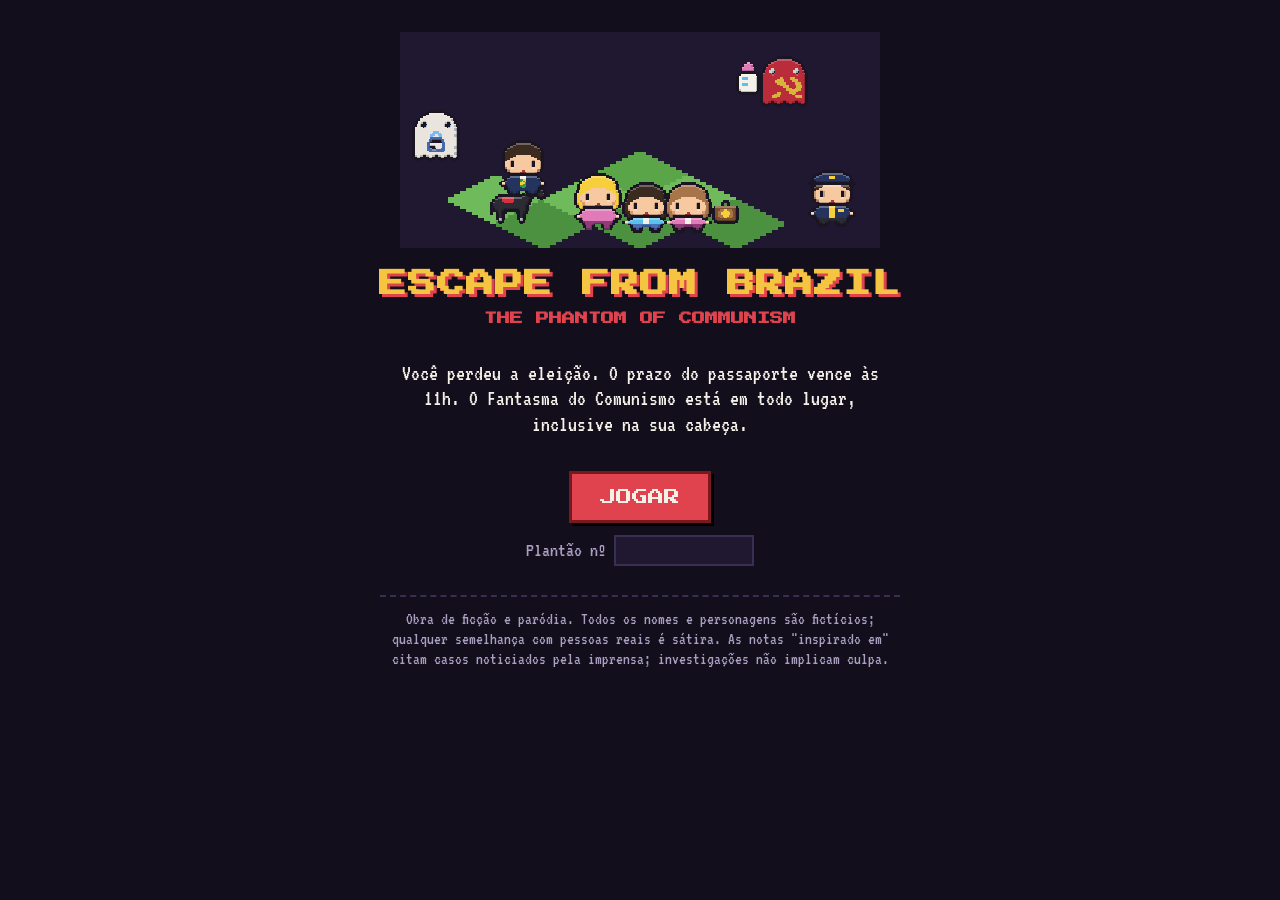
==== index.html @ 705cd3df "Escape from Brazil 0.4.0: dificuldade, Milê, quem é quem, nomes fictícios e Android - Menu de dificu" ====
<!doctype html>
<html lang="pt-BR">
<head>
  <meta charset="utf-8">
  <meta name="viewport" content="width=device-width, initial-scale=1, viewport-fit=cover">
  <title>Escape from Brazil</title>
  <link rel="stylesheet" href="style.css">
</head>
<body>
  <main id="app">
    <section id="title" class="screen">
      <canvas id="titleArt" width="320" height="144"></canvas>
      <h1>ESCAPE FROM BRAZIL</h1>
      <h2>THE PHANTOM OF COMMUNISM</h2>
      <p class="pitch">Você perdeu a eleição. O prazo do passaporte vence às 11h. O Fantasma do Comunismo está em todo lugar, inclusive na sua cabeça.</p>
      <button id="startBtn" class="big">JOGAR</button>
      <div id="levelPick" class="hidden">
        <p class="pickTitle">ESCOLHA A DIFICULDADE</p>
        <button class="level" data-level="facil"><b>FACIL</b><small>Mais dinheiro e poderes, dado +3, Cerco lento.</small></button>
        <button class="level" data-level="medio"><b>MEIO FACIL</b><small>Dado +1, Cerco um pouco mais lento, 2 lanternas.</small></button>
        <button class="level" data-level="dificil"><b>MENOS FACIL</b><small>O jogo original. A PF não perdoa.</small></button>
      </div>
      <div id="levelSay" class="hidden">
        <canvas id="sayArt" width="320" height="100"></canvas>
        <p id="sayWho"></p>
        <p id="sayLine" class="shout"></p>
        <button id="goBtn" class="big">COMEÇAR A FUGA</button>
        <button id="backBtn">voltar</button>
      </div>
      <label class="seed">Plantão nº <input id="seedInput" inputmode="numeric" maxlength="6"></label>
      <p class="disclaimer">Obra de ficção e paródia. Todos os nomes e personagens são fictícios; qualquer semelhança com pessoas reais é sátira. As notas "inspirado em" citam casos noticiados pela imprensa; investigações não implicam culpa.</p>
    </section>

    <section id="game" class="screen hidden">
      <header id="hud">
        <div class="row">
          <span id="clock"></span>
          <span id="phaseName"></span>
          <button id="musicBtn" class="mini" aria-label="Música"></button>
        </div>
        <div class="meters">
          <div class="meter"><span>CERCO</span><div class="bar"><i id="cercoBar"></i></div><b id="cercoVal"></b></div>
          <div class="meter paranoia"><span>PARANOIA</span><div class="bar"><i id="paranoiaBar"></i></div><b id="paranoiaVal"></b></div>
        </div>
        <div id="money"><span class="label-money">DINHEIRO VIVO</span><b id="reais"></b><b id="usd"></b><span id="bags"></span></div>
        <div class="row small"><span id="powers"></span></div>
      </header>
      <div id="stage">
        <canvas id="map" width="320" height="208"></canvas>
        <div id="labels"></div>
        <div id="bubbles"></div>
      </div>
      <div id="panel">
        <section id="mission"><h4>MISSÃO</h4><ul id="goals"></ul></section>
        <div id="actions"></div>
        <ol id="log"></ol>
      </div>
    </section>

    <section id="end" class="screen hidden">
      <canvas id="endArt" width="320" height="180"></canvas>
      <h1 id="endTitle"></h1>
      <p id="endStars" class="stars"></p>
      <p id="endText"></p>
      <ul id="endStats"></ul>
      <button id="againBtn" class="big">NOVO PLANTÃO</button>
      <button id="replayBtn">REPETIR ESTE PLANTÃO</button>
    </section>

    <div id="toast" class="hidden" role="status"></div>

    <div id="modal" class="hidden" role="dialog" aria-modal="true">
      <div class="card">
        <p id="modalTag" class="tag"></p>
        <div class="artRow"><canvas id="modalArt" width="320" height="84"></canvas><div id="dice" class="hidden"></div></div>
        <h3 id="modalTitle"></h3>
        <p id="modalText"></p>
        <div id="modalFx"></div>
        <p id="modalFact" class="fact"></p>
        <div id="modalChoices"></div>
      </div>
    </div>
  </main>
  <script src="core.js"></script>
  <script src="sprites.js"></script>
  <script src="maps.js"></script>
  <script src="game.js"></script>
</body>
</html>
---- style.css ----
/* Fontes embutidas (SIL OFL, ver fonts/): o jogo funciona offline, inclusive no Android. */
@font-face { font-family: 'Press Start 2P'; src: url('fonts/PressStart2P-Regular.ttf') format('truetype'); font-display: swap; }
@font-face { font-family: 'VT323'; src: url('fonts/VT323-Regular.ttf') format('truetype'); font-display: swap; }
:root {
  --bg: #120e1c;
  --panel: #1f1830;
  --ink: #f4f1e8;
  --quiet: #a99fc0;
  --red: #e0434d;
  --gold: #f5c542;
  --purple: #b35fd6;
  --line: #3a2f52;
  --pixel: 'Press Start 2P', monospace;
  --body: 'VT323', monospace;
}

* { box-sizing: border-box; }
html, body { margin: 0; height: 100%; background: var(--bg); color: var(--ink); }
body { font-family: var(--body); font-size: 20px; line-height: 1.15; -webkit-tap-highlight-color: transparent; }
button { font: inherit; color: inherit; }
.hidden { display: none !important; }

#app { max-width: 720px; margin: 0 auto; min-height: 100%; }
.screen { padding: 12px 16px 24px; }

/* Título */
#title, #end { display: flex; flex-direction: column; align-items: center; text-align: center; gap: 12px; padding-top: 32px; }
#titleArt { width: min(480px, 100%); image-rendering: pixelated; }
h1 { font-family: var(--pixel); font-size: clamp(16px, 5vw, 28px); color: var(--gold); margin: 8px 0 0; text-shadow: 3px 3px 0 var(--red); letter-spacing: 1px; }
h2 { font-family: var(--pixel); font-size: clamp(9px, 2.6vw, 13px); color: var(--red); margin: 0; }
.pitch { max-width: 520px; font-size: 22px; }
#levelPick, #levelSay { display: flex; flex-direction: column; align-items: stretch; gap: 10px; width: min(420px, 100%); }
#levelPick.hidden, #levelSay.hidden { display: none; }
.pickTitle { font-family: var(--pixel); font-size: 11px; color: var(--quiet); margin: 0; }
button.level { display: flex; flex-direction: column; gap: 4px; text-align: left; }
button.level b { font-family: var(--pixel); font-size: 14px; font-weight: normal; color: var(--gold); }
button.level small { font-size: 17px; }
#sayArt { width: 100%; image-rendering: pixelated; background: #0b0812; border: 3px solid var(--line); }
#sayWho { margin: 0; color: var(--quiet); }
.shout { font-family: var(--pixel); font-size: clamp(11px, 3.4vw, 15px); line-height: 1.6; color: #fff; background: #0b0812; border: 3px solid var(--gold); padding: 12px; margin: 0; box-shadow: 4px 4px 0 #000; }
.disclaimer { max-width: 520px; color: var(--quiet); font-size: 17px; border-top: 2px dashed var(--line); padding-top: 12px; }
.seed { color: var(--quiet); }
.seed input { width: 7em; font: inherit; background: var(--panel); color: var(--ink); border: 2px solid var(--line); padding: 2px 6px; }

button { background: var(--panel); border: 3px solid var(--line); padding: 8px 12px; cursor: pointer; text-align: left; box-shadow: 3px 3px 0 #000; }
button:hover:not(:disabled) { border-color: var(--gold); }
button:active:not(:disabled) { transform: translate(2px, 2px); box-shadow: 1px 1px 0 #000; }
button:disabled { opacity: 0.45; cursor: not-allowed; }
button.big { font-family: var(--pixel); font-size: 16px; padding: 14px 28px; background: var(--red); border-color: #7a1820; text-align: center; }

/* HUD */
#hud { background: var(--panel); border: 3px solid var(--line); padding: 8px 10px; display: grid; gap: 6px; }
#hud .row { display: flex; justify-content: space-between; gap: 8px; flex-wrap: wrap; }
#clock { font-family: var(--pixel); font-size: 12px; color: var(--gold); }
#phaseName { font-family: var(--pixel); font-size: 11px; }
#hud .small { color: var(--quiet); font-size: 19px; }
.meters { display: grid; grid-template-columns: 1fr 1fr; gap: 10px; }
.meter { display: grid; grid-template-columns: auto 1fr auto; align-items: center; gap: 6px; font-family: var(--pixel); font-size: 8px; }
.bar { height: 10px; background: #000; border: 2px solid var(--line); }
.bar i { display: block; height: 100%; width: 0; background: var(--red); transition: width .3s steps(6); }
.paranoia .bar i { background: var(--purple); }
.meter b { font-size: 9px; min-width: 2.4em; text-align: right; }
.meter.alert b { color: var(--red); animation: blink .6s steps(2) infinite; }
@keyframes blink { 50% { opacity: .2; } }

/* Mapa */
#stage { position: relative; margin-top: 8px; border: 3px solid var(--line); aspect-ratio: 320 / 208; background: #17112a; }
#map { width: 100%; height: 100%; display: block; image-rendering: pixelated; cursor: pointer; }
#labels, #bubbles { position: absolute; inset: 0; pointer-events: none; }
.label { position: absolute; transform: translate(-50%, 0); font-family: var(--pixel); font-size: clamp(5px, 1.4vw, 8px); line-height: 1.25; text-align: center; max-width: 24%; width: max-content; background: rgba(18, 14, 28, .8); padding: 2px 3px; color: var(--ink); }
.label.here { color: var(--gold); outline: 1px solid var(--gold); }
.label.exit { color: #9df29a; }
.label.exit::before { content: '➜ '; }
.label.stash::after { content: ' $'; color: var(--gold); }
.bubble { position: absolute; transform: translate(-50%, -100%); max-width: 30%; width: max-content; background: #fff; color: #1a1423; font-size: clamp(10px, 2.4vw, 15px); line-height: 1; padding: 2px 5px; border: 2px solid #1a1423; box-shadow: 2px 2px 0 rgba(0,0,0,.4); }
.bubble::after { content: ''; position: absolute; left: 50%; bottom: -6px; border: 4px solid transparent; border-top-color: #1a1423; }
.bubble.hic { font-family: var(--pixel); font-size: clamp(6px, 1.6vw, 9px); animation: hic 1.1s steps(1) infinite; }
.bubble.coach { background: #ffe8a3; }
@keyframes hic { 0%, 40% { opacity: 1; transform: translate(-50%, -100%); } 45%, 100% { opacity: 0; transform: translate(-50%, -120%); } }

/* Ações */
#panel { display: grid; gap: 10px; margin-top: 10px; }
#mission { background: #0b0812; border: 3px solid var(--gold); padding: 6px 10px; }
#mission h4, #actions h4 { font-family: var(--pixel); font-size: 9px; color: var(--quiet); margin: 6px 0 4px; }
#mission h4 { color: var(--gold); margin-top: 2px; }
#goals { list-style: none; margin: 0; padding: 0; font-size: 19px; }
#goals li.done { color: var(--quiet); text-decoration: line-through; }
#actions { display: grid; gap: 6px; }
#actions .grid { display: grid; gap: 6px; }
@media (min-width: 700px) { #actions .grid { grid-template-columns: 1fr 1fr; } }
#actions button { width: 100%; }
button .title { display: block; }
button small { display: block; color: var(--quiet); font-size: 16px; }
.chips { display: flex; flex-wrap: wrap; gap: 4px; margin: 3px 0 1px; }
.chips i { font-style: normal; font-size: 15px; line-height: 1; padding: 2px 5px; background: #000; border: 1px solid var(--line); color: var(--ink); }
.chips .time { color: #9fd3ff; }
.chips .bad { color: #ff8a8a; border-color: #7a1820; }
.chips .good { color: #9df29a; border-color: #245a2c; }
.chips .mid { color: #ffd36b; }
.chips .para { color: #d9a3f2; border-color: #5b2d72; }
.chips .pay { color: var(--gold); border-color: #6b5413; }
#actions .next { background: var(--gold); color: #1a1423; border-color: #7a5d10; font-size: 21px; }
#actions .next small, #actions .next .chips i { color: #1a1423; background: #ffe9a8; border-color: #7a5d10; }
#actions .suggested { border-color: var(--gold); animation: glow 1.2s ease-in-out infinite; }
@keyframes glow { 50% { box-shadow: 3px 3px 0 #000, 0 0 0 3px rgba(247, 207, 61, .45); } }
#actions .exit { border-color: #9df29a; }
#actions .power { border-color: #b35fd6; }
#actions .tp { border-color: #5dfc8a; background: #12301c; }
#actions .quiet { color: var(--quiet); font-size: 17px; }
#actions .other { grid-template-columns: 1fr 1fr; margin-top: 6px; }
#actions .note { color: var(--quiet); font-size: 17px; margin: 0; }
#toast { position: fixed; left: 50%; bottom: 16px; transform: translateX(-50%); width: min(560px, calc(100% - 32px)); background: #0b0812; border: 3px solid var(--gold); padding: 8px 12px; font-size: 19px; z-index: 20; box-shadow: 4px 4px 0 #000; }
#log { list-style: none; margin: 0; padding: 8px 10px; background: #0b0812; border: 3px solid var(--line); font-size: 18px; max-height: 190px; overflow: auto; }
#log li { margin-bottom: 4px; }
#log li b { color: var(--gold); font-weight: normal; margin-right: 6px; }
#log li:first-child { color: var(--ink); }
#log li:not(:first-child) { color: var(--quiet); }

/* Modal: plantão de notícias */
#modal { position: fixed; inset: 0; background: rgba(0, 0, 0, .72); display: grid; place-items: center; padding: 16px; z-index: 10; }
.card { width: min(520px, 100%); background: var(--panel); border: 4px solid var(--gold); padding: 16px; box-shadow: 6px 6px 0 #000; }
.tag { display: inline-block; font-family: var(--pixel); font-size: 10px; background: var(--red); padding: 6px 8px; margin: 0 0 8px; animation: blink 1s steps(2) 3; }
.card h3 { font-family: var(--pixel); font-size: 13px; line-height: 1.5; margin: 6px 0 10px; color: var(--gold); }
.card p { margin: 0 0 10px; font-size: 21px; }
.card .fact { color: var(--quiet); font-size: 18px; border-left: 4px solid var(--line); padding-left: 8px; }
.card .fact:empty { display: none; }
#modalChoices { display: grid; gap: 8px; margin-top: 12px; }
#modalChoices small { display: block; color: var(--quiet); font-size: 17px; }

/* Fim */
#endArt { width: min(640px, 100%); image-rendering: pixelated; border: 3px solid var(--line); }
.stars { font-family: var(--pixel); font-size: 24px; color: var(--gold); margin: 0; }
#endText { max-width: 520px; font-size: 23px; }
#endStats { list-style: none; padding: 0; color: var(--quiet); }
#end button { text-align: center; }

/* v3: dinheiro, dado, modais de resultado */
#money { display: flex; flex-wrap: wrap; align-items: baseline; gap: 4px 14px; background: #0b0812; border: 2px solid #6b5413; padding: 6px 8px; }
#money .label-money { font-family: var(--pixel); font-size: 8px; color: var(--quiet); width: 100%; }
#money b { font-family: var(--pixel); font-size: clamp(13px, 4vw, 18px); color: var(--gold); font-weight: normal; text-shadow: 2px 2px 0 #000; }
#money #usd { color: #9df29a; }
#money #bags { margin-left: auto; color: var(--quiet); font-size: 18px; }
#money b.up { animation: up .9s steps(4); }
#money b.down { animation: down .9s steps(4); }
@keyframes up { 0%, 50% { color: #9df29a; transform: scale(1.15); } }
@keyframes down { 0%, 50% { color: #ff6b6b; transform: scale(1.15); } }
button.mini { padding: 2px 8px; font-family: var(--pixel); font-size: 9px; box-shadow: 2px 2px 0 #000; }
.chips .dice { color: #ffffff; background: #4a2a7a; border-color: #b35fd6; }
.chips .gain { color: #f7cf3d; border-color: #6b5413; }
.chips.big i { font-size: 18px; padding: 4px 8px; }
#actions .blitz { border-color: #ff5050; }
.artRow { display: flex; align-items: center; justify-content: center; gap: 12px; }
#modalArt { width: min(320px, 70%); image-rendering: pixelated; }
#dice { width: 58px; height: 58px; display: grid; place-items: center; font-family: var(--pixel); font-size: 22px; color: #fff; background: #4a2a7a; border: 3px solid #b35fd6; clip-path: polygon(50% 0, 100% 25%, 100% 75%, 50% 100%, 0 75%, 0 25%); animation: spin .5s linear infinite; flex: none; }
#dice.settled { animation: none; }
#dice.ok { background: #1d6b2d; border-color: #9df29a; }
#dice.bad { background: #7a1820; border-color: #ff8a8a; }
@keyframes spin { 50% { transform: rotate(180deg) scale(.9); } 100% { transform: rotate(360deg); } }
#modalFx { margin: 4px 0 8px; }
#modal.light { background: rgba(0, 0, 0, .35); align-items: end; }
#modal.light .card { border-color: #9fd3ff; }
#modalChoices .ok, #modalChoices .accept { text-align: center; font-family: var(--pixel); font-size: 13px; }
.rig { display: grid; gap: 8px; }
.rigBtn { border-color: #d6303c !important; background: #2a0f16 !important; }
.numbers { display: grid; grid-template-columns: repeat(5, 1fr); gap: 6px; }
.numbers button { text-align: center; font-family: var(--pixel); font-size: 12px; padding: 8px 0; }
.numbers .nat { background: #6b5413; }
.bubble.poem { background: #fbe3ff; border-color: #8f3b78; color: #5b2d72; font-style: italic; max-width: 44%; }
#modalChoices .ok small, #modalChoices .accept small { font-family: var(--body); font-size: 17px; }
#modalChoices .accept .title { font-size: 12px; }
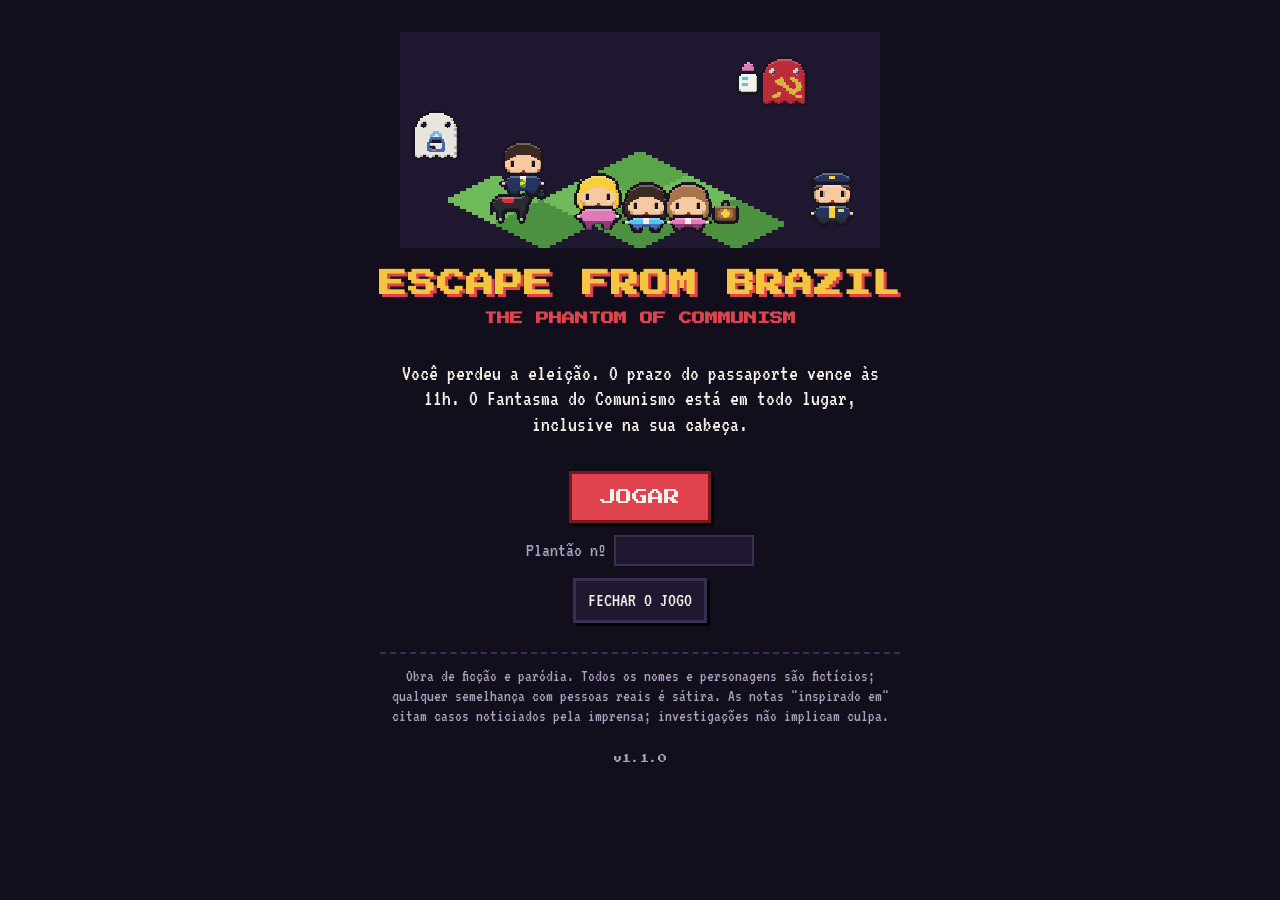
==== commit fe7b1386: "Escape from Brazil 1.1.0: tráfico de influência, poderes no mapa, menus e nomes novos - "Missão" vir" ====
--- a/index.html
+++ b/index.html
@@ -28,7 +28,9 @@
         <button id="backBtn">voltar</button>
       </div>
       <label class="seed">Plantão nº <input id="seedInput" inputmode="numeric" maxlength="6"></label>
+      <button id="quitBtn">FECHAR O JOGO</button>
       <p class="disclaimer">Obra de ficção e paródia. Todos os nomes e personagens são fictícios; qualquer semelhança com pessoas reais é sátira. As notas "inspirado em" citam casos noticiados pela imprensa; investigações não implicam culpa.</p>
+      <p id="version" class="version"></p>
     </section>
 
     <section id="game" class="screen hidden">
@@ -36,7 +38,7 @@
         <div class="row">
           <span id="clock"></span>
           <span id="phaseName"></span>
-          <button id="musicBtn" class="mini" aria-label="Música"></button>
+          <span class="hudBtns"><button id="musicBtn" class="mini" aria-label="Música"></button><button id="menuBtn" class="mini">☰ MENU</button></span>
         </div>
         <div class="meters">
           <div class="meter"><span>CERCO</span><div class="bar"><i id="cercoBar"></i></div><b id="cercoVal"></b></div>
@@ -48,11 +50,16 @@
       <div id="stage">
         <canvas id="map" width="320" height="208"></canvas>
         <div id="labels"></div>
+        <button id="pFake" class="power left" title="Fake news: &quot;estou em Dubai&quot;">📱<b>FAKE NEWS</b><i></i></button>
+        <button id="pTp" class="power right" title="Teletransporte do Funcionário Fantasma">👻<b>TELEPORTE</b><i></i></button>
         <div id="bubbles"></div>
       </div>
       <div id="panel">
-        <section id="mission"><h4>MISSÃO</h4><ul id="goals"></ul></section>
         <div id="actions"></div>
+        <section id="mission">
+          <button id="missionBtn" class="missionBtn" aria-expanded="false">🤝 TRÁFICO DE INFLUÊNCIA <span>▸ ver dicas</span></button>
+          <div id="missionBody" class="hidden"><div id="nextBox"></div><ul id="goals"></ul></div>
+        </section>
         <ol id="log"></ol>
       </div>
     </section>
@@ -65,6 +72,7 @@
       <ul id="endStats"></ul>
       <button id="againBtn" class="big">NOVO PLANTÃO</button>
       <button id="replayBtn">REPETIR ESTE PLANTÃO</button>
+      <button id="homeBtn">TELA PRINCIPAL</button>
     </section>
 
     <div id="toast" class="hidden" role="status"></div>
--- a/style.css
+++ b/style.css
@@ -54,12 +54,12 @@
 #clock { font-family: var(--pixel); font-size: 12px; color: var(--gold); }
 #phaseName { font-family: var(--pixel); font-size: 11px; }
 #hud .small { color: var(--quiet); font-size: 19px; }
-.meters { display: grid; grid-template-columns: 1fr 1fr; gap: 10px; }
-.meter { display: grid; grid-template-columns: auto 1fr auto; align-items: center; gap: 6px; font-family: var(--pixel); font-size: 8px; }
-.bar { height: 10px; background: #000; border: 2px solid var(--line); }
+.meters { display: grid; grid-template-columns: 1fr; gap: 8px; }
+.meter { display: grid; grid-template-columns: 9.5em 1fr auto; align-items: center; gap: 8px; font-family: var(--pixel); font-size: 16px; }
+.bar { height: 20px; background: #000; border: 3px solid var(--line); }
 .bar i { display: block; height: 100%; width: 0; background: var(--red); transition: width .3s steps(6); }
 .paranoia .bar i { background: var(--purple); }
-.meter b { font-size: 9px; min-width: 2.4em; text-align: right; }
+.meter b { font-size: 18px; min-width: 2.4em; text-align: right; }
 .meter.alert b { color: var(--red); animation: blink .6s steps(2) infinite; }
 @keyframes blink { 50% { opacity: .2; } }
 
@@ -83,6 +83,19 @@
 #mission { background: #0b0812; border: 3px solid var(--gold); padding: 6px 10px; }
 #mission h4, #actions h4 { font-family: var(--pixel); font-size: 9px; color: var(--quiet); margin: 6px 0 4px; }
 #mission h4 { color: var(--gold); margin-top: 2px; }
+.hudBtns { display: flex; gap: 6px; }
+button.missionBtn { width: 100%; background: none; border: 0; box-shadow: none; padding: 4px 0; font-family: var(--pixel); font-size: 11px; color: var(--gold); display: flex; justify-content: space-between; align-items: center; gap: 8px; text-align: left; }
+button.missionBtn span { font-family: var(--body); font-size: 18px; color: var(--quiet); white-space: nowrap; }
+#missionBody { display: grid; gap: 8px; margin-top: 6px; }
+#missionBody.hidden { display: none; }
+button.power { position: absolute; top: 4px; z-index: 3; display: flex; align-items: center; gap: 4px; padding: 3px 6px; font-size: 18px; background: rgba(18, 14, 28, .88); box-shadow: 2px 2px 0 #000; }
+button.power.left { left: 4px; border-color: var(--gold); }
+button.power.right { right: 4px; border-color: #e8e8f0; }
+button.power b { font-family: var(--pixel); font-size: clamp(6px, 1.8vw, 8px); font-weight: normal; }
+button.power i { font-style: normal; font-family: var(--pixel); font-size: 10px; background: var(--red); padding: 2px 4px; }
+button.power.on { background: #1d6b2d; }
+button.power:disabled { opacity: .45; }
+.version { font-family: var(--pixel); font-size: 9px; color: var(--quiet); margin: 0; }
 #goals { list-style: none; margin: 0; padding: 0; font-size: 19px; }
 #goals li.done { color: var(--quiet); text-decoration: line-through; }
 #actions { display: grid; gap: 6px; }
@@ -137,9 +150,9 @@
 /* v3: dinheiro, dado, modais de resultado */
 #money { display: flex; flex-wrap: wrap; align-items: baseline; gap: 4px 14px; background: #0b0812; border: 2px solid #6b5413; padding: 6px 8px; }
 #money .label-money { font-family: var(--pixel); font-size: 8px; color: var(--quiet); width: 100%; }
-#money b { font-family: var(--pixel); font-size: clamp(13px, 4vw, 18px); color: var(--gold); font-weight: normal; text-shadow: 2px 2px 0 #000; }
+#money b { font-family: var(--pixel); font-size: clamp(7px, 2vw, 9px); color: var(--gold); font-weight: normal; text-shadow: 2px 2px 0 #000; }
 #money #usd { color: #9df29a; }
-#money #bags { margin-left: auto; color: var(--quiet); font-size: 18px; }
+#money #bags { margin-left: auto; color: var(--quiet); font-size: 16px; }
 #money b.up { animation: up .9s steps(4); }
 #money b.down { animation: down .9s steps(4); }
 @keyframes up { 0%, 50% { color: #9df29a; transform: scale(1.15); } }
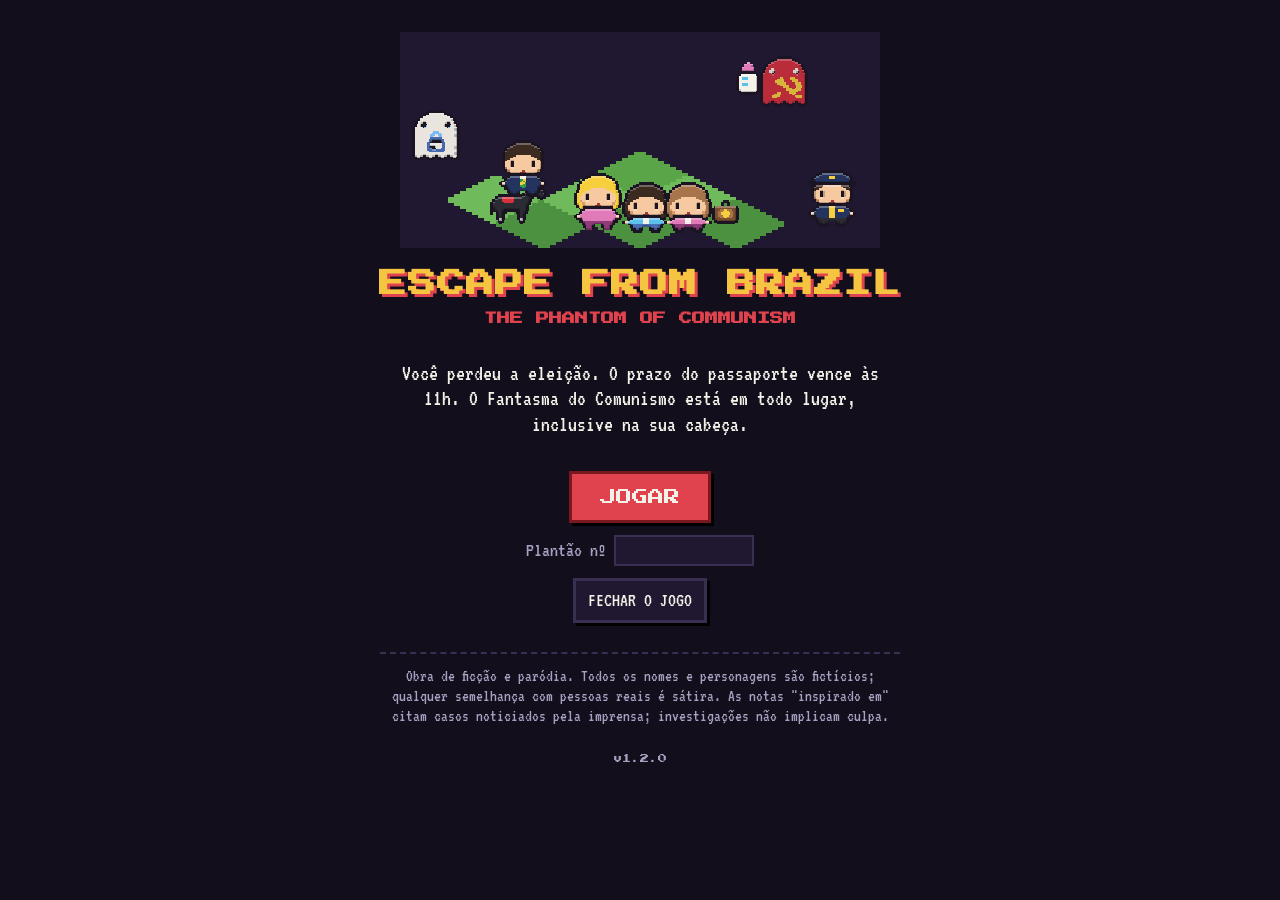
==== commit b515a8dd: "Escape from Brazil 1.2.0: tutorial, explicação no primeiro uso, zoom do mapa e nomes novos - Nomes e" ====
--- a/index.html
+++ b/index.html
@@ -35,10 +35,14 @@
 
     <section id="game" class="screen hidden">
       <header id="hud">
+        <div class="hudBtns">
+          <button id="musicBtn" class="mini" aria-label="Música"></button>
+          <button id="tutorialBtn" class="mini">? TUTORIAL</button>
+          <button id="menuBtn" class="mini">☰ MENU</button>
+        </div>
         <div class="row">
           <span id="clock"></span>
           <span id="phaseName"></span>
-          <span class="hudBtns"><button id="musicBtn" class="mini" aria-label="Música"></button><button id="menuBtn" class="mini">☰ MENU</button></span>
         </div>
         <div class="meters">
           <div class="meter"><span>CERCO</span><div class="bar"><i id="cercoBar"></i></div><b id="cercoVal"></b></div>
@@ -48,11 +52,14 @@
         <div class="row small"><span id="powers"></span></div>
       </header>
       <div id="stage">
+        <div id="scroller"><div id="world">
         <canvas id="map" width="320" height="208"></canvas>
         <div id="labels"></div>
+        <div id="bubbles"></div>
+        </div></div>
         <button id="pFake" class="power left" title="Fake news: &quot;estou em Dubai&quot;">📱<b>FAKE NEWS</b><i></i></button>
         <button id="pTp" class="power right" title="Teletransporte do Funcionário Fantasma">👻<b>TELEPORTE</b><i></i></button>
-        <div id="bubbles"></div>
+        <button id="zoomBtn" class="zoom" aria-label="Zoom do mapa">🔍 2×</button>
       </div>
       <div id="panel">
         <div id="actions"></div>
--- a/style.css
+++ b/style.css
@@ -64,7 +64,14 @@
 @keyframes blink { 50% { opacity: .2; } }
 
 /* Mapa */
-#stage { position: relative; margin-top: 8px; border: 3px solid var(--line); aspect-ratio: 320 / 208; background: #17112a; }
+#stage { position: relative; margin-top: 8px; border: 3px solid var(--line); aspect-ratio: 320 / 208; background: #17112a; overflow: hidden; }
+/* Mapa com zoom: o mundo fica 2× maior dentro de uma janela que se arrasta (toque ou mouse). */
+#scroller { position: absolute; inset: 0; overflow: auto; scrollbar-width: none; overscroll-behavior: contain; }
+#scroller::-webkit-scrollbar { display: none; }
+#world { position: relative; width: 100%; aspect-ratio: 320 / 208; }
+#stage.zoomed #world { width: 200%; }
+#stage.zoomed #map { cursor: grab; }
+button.zoom { position: absolute; right: 4px; bottom: 4px; z-index: 3; padding: 3px 8px; font-family: var(--pixel); font-size: 10px; background: rgba(18, 14, 28, .88); box-shadow: 2px 2px 0 #000; }
 #map { width: 100%; height: 100%; display: block; image-rendering: pixelated; cursor: pointer; }
 #labels, #bubbles { position: absolute; inset: 0; pointer-events: none; }
 .label { position: absolute; transform: translate(-50%, 0); font-family: var(--pixel); font-size: clamp(5px, 1.4vw, 8px); line-height: 1.25; text-align: center; max-width: 24%; width: max-content; background: rgba(18, 14, 28, .8); padding: 2px 3px; color: var(--ink); }
@@ -83,7 +90,14 @@
 #mission { background: #0b0812; border: 3px solid var(--gold); padding: 6px 10px; }
 #mission h4, #actions h4 { font-family: var(--pixel); font-size: 9px; color: var(--quiet); margin: 6px 0 4px; }
 #mission h4 { color: var(--gold); margin-top: 2px; }
-.hudBtns { display: flex; gap: 6px; }
+.hudBtns { display: flex; gap: 6px; justify-content: flex-end; flex-wrap: wrap; }
+/* Na tela principal os botões mostram só o título e as etiquetas; a explicação vem ao usar (ou no tutorial). */
+#actions button > small, #nextBox button > small { display: none; }
+.chips i.lock { background: #3a2a2a; color: #ffb0b0; }
+.tutorial { display: grid; gap: 6px; text-align: left; margin-bottom: 8px; }
+.tutorial h5 { font-family: var(--pixel); font-size: 10px; color: var(--gold); margin: 10px 0 2px; }
+.tutorial p { margin: 0; font-size: 19px; }
+.tutorial b { color: var(--gold); font-weight: normal; }
 button.missionBtn { width: 100%; background: none; border: 0; box-shadow: none; padding: 4px 0; font-family: var(--pixel); font-size: 11px; color: var(--gold); display: flex; justify-content: space-between; align-items: center; gap: 8px; text-align: left; }
 button.missionBtn span { font-family: var(--body); font-size: 18px; color: var(--quiet); white-space: nowrap; }
 #missionBody { display: grid; gap: 8px; margin-top: 6px; }
@@ -131,7 +145,7 @@
 
 /* Modal: plantão de notícias */
 #modal { position: fixed; inset: 0; background: rgba(0, 0, 0, .72); display: grid; place-items: center; padding: 16px; z-index: 10; }
-.card { width: min(520px, 100%); background: var(--panel); border: 4px solid var(--gold); padding: 16px; box-shadow: 6px 6px 0 #000; }
+.card { max-height: calc(100vh - 32px); overflow: auto; width: min(520px, 100%); background: var(--panel); border: 4px solid var(--gold); padding: 16px; box-shadow: 6px 6px 0 #000; }
 .tag { display: inline-block; font-family: var(--pixel); font-size: 10px; background: var(--red); padding: 6px 8px; margin: 0 0 8px; animation: blink 1s steps(2) 3; }
 .card h3 { font-family: var(--pixel); font-size: 13px; line-height: 1.5; margin: 6px 0 10px; color: var(--gold); }
 .card p { margin: 0 0 10px; font-size: 21px; }
@@ -170,7 +184,7 @@
 #dice.bad { background: #7a1820; border-color: #ff8a8a; }
 @keyframes spin { 50% { transform: rotate(180deg) scale(.9); } 100% { transform: rotate(360deg); } }
 #modalFx { margin: 4px 0 8px; }
-#modal.light { background: rgba(0, 0, 0, .35); align-items: end; }
+#modal.light { background: rgba(0, 0, 0, .35); align-items: center; }
 #modal.light .card { border-color: #9fd3ff; }
 #modalChoices .ok, #modalChoices .accept { text-align: center; font-family: var(--pixel); font-size: 13px; }
 .rig { display: grid; gap: 8px; }
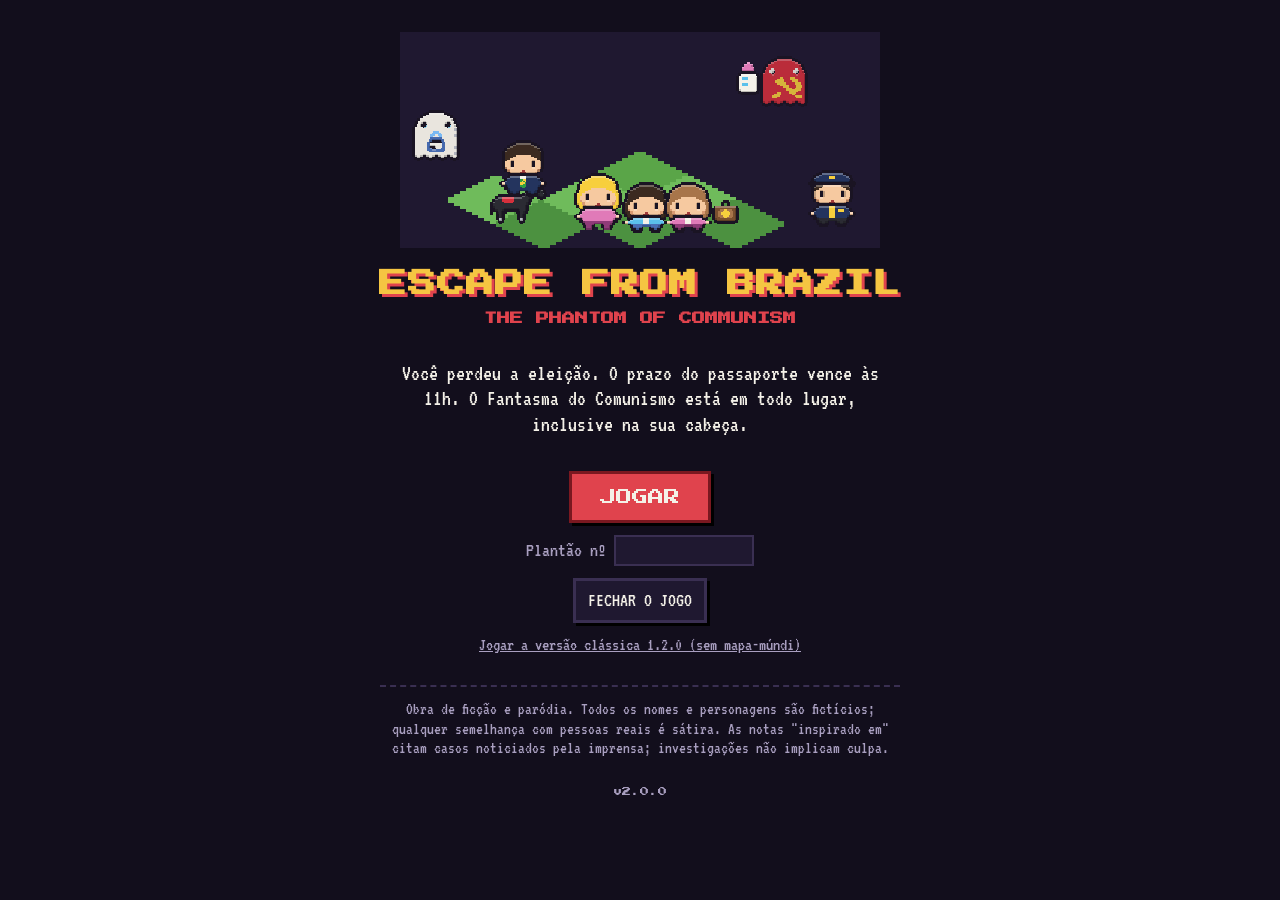
==== commit a3b2a88a: "Escape from Brazil 2.0.0: mapa-múndi entre as fases, com casinhas bônus - Mapa-múndi estilo platafor" ====
--- a/index.html
+++ b/index.html
@@ -29,6 +29,7 @@
       </div>
       <label class="seed">Plantão nº <input id="seedInput" inputmode="numeric" maxlength="6"></label>
       <button id="quitBtn">FECHAR O JOGO</button>
+      <a id="classicLink" href="classico-1.2/index.html">Jogar a versão clássica 1.2.0 (sem mapa-múndi)</a>
       <p class="disclaimer">Obra de ficção e paródia. Todos os nomes e personagens são fictícios; qualquer semelhança com pessoas reais é sátira. As notas "inspirado em" citam casos noticiados pela imprensa; investigações não implicam culpa.</p>
       <p id="version" class="version"></p>
     </section>
@@ -82,6 +83,17 @@
       <button id="homeBtn">TELA PRINCIPAL</button>
     </section>
 
+    <section id="overworld" class="hidden" aria-label="Mapa da fuga">
+      <div class="owCard">
+        <p id="owTag" class="tag">MAPA DA FUGA</p>
+        <canvas id="owArt" width="640" height="360"></canvas>
+        <h3 id="owTitle"></h3>
+        <p id="owText"></p>
+        <p id="owStats"></p>
+        <div id="owChoices"></div>
+      </div>
+    </section>
+
     <div id="toast" class="hidden" role="status"></div>
 
     <div id="modal" class="hidden" role="dialog" aria-modal="true">
--- a/style.css
+++ b/style.css
@@ -109,6 +109,18 @@
 button.power i { font-style: normal; font-family: var(--pixel); font-size: 10px; background: var(--red); padding: 2px 4px; }
 button.power.on { background: #1d6b2d; }
 button.power:disabled { opacity: .45; }
+/* 2.0: mapa-múndi entre as fases. */
+#overworld { position: fixed; inset: 0; z-index: 9; background: #0b0812; display: grid; place-items: center; padding: 16px; overflow: auto; }
+#overworld.hidden { display: none; }
+.owCard { width: min(640px, 100%); display: grid; gap: 8px; }
+.owCard .tag { justify-self: start; margin: 0; animation: none; }
+#owArt { width: 100%; image-rendering: pixelated; border: 4px solid var(--gold); box-shadow: 6px 6px 0 #000; background: #2b5fb8; }
+#owTitle { font-family: var(--pixel); font-size: 13px; line-height: 1.5; color: var(--gold); margin: 4px 0 0; }
+#owText { margin: 0; }
+#owStats { margin: 0; color: var(--quiet); font-size: 18px; }
+#owChoices { display: grid; gap: 8px; }
+#owChoices .ok { text-align: center; font-family: var(--pixel); font-size: 12px; }
+#classicLink { color: var(--quiet); font-size: 18px; }
 .version { font-family: var(--pixel); font-size: 9px; color: var(--quiet); margin: 0; }
 #goals { list-style: none; margin: 0; padding: 0; font-size: 19px; }
 #goals li.done { color: var(--quiet); text-decoration: line-through; }
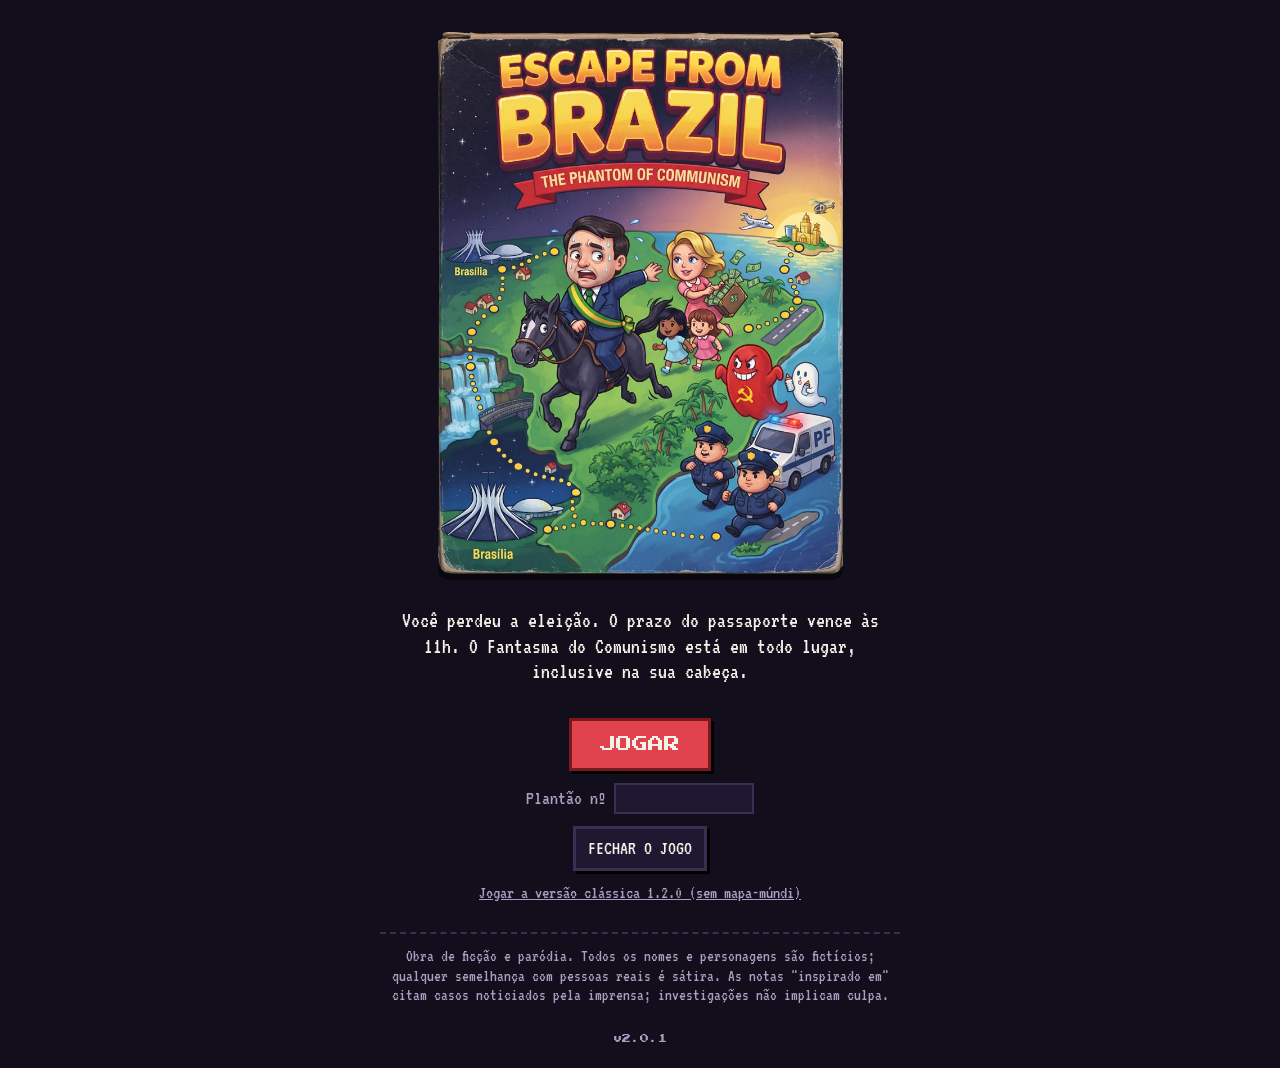
==== commit a60747bd: "2.0.1: capa na tela inicial, ícone do app e favicon A tela inicial mostra a capa (efb.jpg, cópia lev" ====
--- a/index.html
+++ b/index.html
@@ -4,14 +4,17 @@
   <meta charset="utf-8">
   <meta name="viewport" content="width=device-width, initial-scale=1, viewport-fit=cover">
   <title>Escape from Brazil</title>
+  <link rel="icon" type="image/png" sizes="32x32" href="icons/favicon-32.png">
+  <link rel="icon" type="image/png" sizes="192x192" href="icons/icon-192.png">
+  <link rel="apple-touch-icon" href="icons/apple-touch-icon.png">
   <link rel="stylesheet" href="style.css">
 </head>
 <body>
   <main id="app">
     <section id="title" class="screen">
-      <canvas id="titleArt" width="320" height="144"></canvas>
-      <h1>ESCAPE FROM BRAZIL</h1>
-      <h2>THE PHANTOM OF COMMUNISM</h2>
+      <img id="cover" src="icons/capa.jpg" width="720" height="964" alt="Capa: Escape from Brazil, The Phantom of Communism. O senador foge a cavalo pelo mapa, com a família, o Fantasma do Comunismo e a PF atrás.">
+      <h1 class="sr">ESCAPE FROM BRAZIL</h1>
+      <h2 class="sr">THE PHANTOM OF COMMUNISM</h2>
       <p class="pitch">Você perdeu a eleição. O prazo do passaporte vence às 11h. O Fantasma do Comunismo está em todo lugar, inclusive na sua cabeça.</p>
       <button id="startBtn" class="big">JOGAR</button>
       <div id="levelPick" class="hidden">
--- a/style.css
+++ b/style.css
@@ -25,7 +25,8 @@
 
 /* Título */
 #title, #end { display: flex; flex-direction: column; align-items: center; text-align: center; gap: 12px; padding-top: 32px; }
-#titleArt { width: min(480px, 100%); image-rendering: pixelated; }
+#cover { width: min(420px, 100%, 45vh); height: auto; border-radius: 10px; box-shadow: 0 6px 0 rgba(0,0,0,.45); }
+.sr { position: absolute; width: 1px; height: 1px; overflow: hidden; clip: rect(0 0 0 0); white-space: nowrap; }
 h1 { font-family: var(--pixel); font-size: clamp(16px, 5vw, 28px); color: var(--gold); margin: 8px 0 0; text-shadow: 3px 3px 0 var(--red); letter-spacing: 1px; }
 h2 { font-family: var(--pixel); font-size: clamp(9px, 2.6vw, 13px); color: var(--red); margin: 0; }
 .pitch { max-width: 520px; font-size: 22px; }
